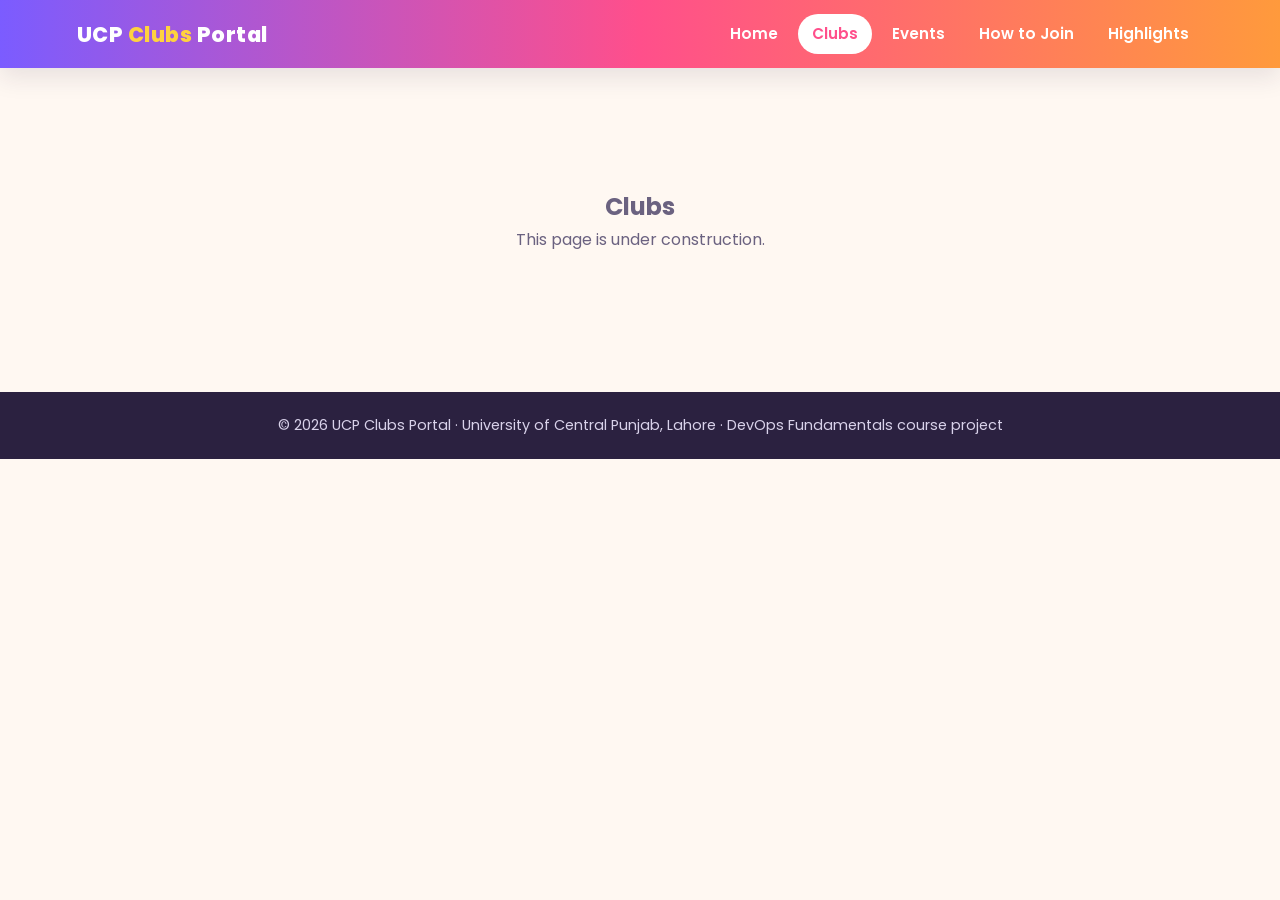
==== src/clubs.html @ e43c67f1 "Add project baseline: src pages and shared stylesheet" ====
<!DOCTYPE html>
<html lang="en">
<head>
  <meta charset="UTF-8">
  <meta name="viewport" content="width=device-width, initial-scale=1.0">
  <title>Clubs | UCP Clubs Portal</title>
  <link rel="stylesheet" href="../styles/style.css">
</head>
<body>
  <header class="site-header">
    <a class="logo" href="index.html">UCP <span>Clubs</span> Portal</a>
    <nav class="nav">
      <a href="index.html">Home</a>
      <a href="clubs.html" class="active">Clubs</a>
      <a href="events.html">Events</a>
      <a href="join.html">How to Join</a>
      <a href="highlights.html">Highlights</a>
    </nav>
  </header>

  <main>
    <section class="placeholder">
      <h1>Clubs</h1>
      <p>This page is under construction.</p>
    </section>
  </main>

  <footer class="site-footer">
    <p>&copy; 2026 UCP Clubs Portal &middot; University of Central Punjab, Lahore &middot; DevOps Fundamentals course project</p>
  </footer>
</body>
</html>
---- styles/style.css ----
/* ==========================================================
   UCP Clubs Portal: shared stylesheet
   Baseline styles added by the Team Lead.
   Each team member appends their page styles at the END.
   ========================================================== */

@import url('https://fonts.googleapis.com/css2?family=Poppins:wght@400;600;800&display=swap');

:root {
  --pink: #ff4f8b;
  --orange: #ff9a3c;
  --yellow: #ffd23f;
  --teal: #19c3b2;
  --purple: #7b5cff;
  --blue: #3fa9f5;
  --ink: #2b2140;
  --muted: #6b6280;
  --bg: #fff8f2;
  --card: #ffffff;
  --radius: 18px;
  --shadow: 0 10px 25px rgba(43, 33, 64, 0.10);
}

* {
  box-sizing: border-box;
  margin: 0;
  padding: 0;
}

body {
  font-family: 'Poppins', 'Segoe UI', Arial, sans-serif;
  color: var(--ink);
  background: var(--bg);
  line-height: 1.6;
}

a {
  color: inherit;
}

/* ---------- Header and navigation ---------- */
.site-header {
  position: sticky;
  top: 0;
  z-index: 10;
  display: flex;
  align-items: center;
  justify-content: space-between;
  flex-wrap: wrap;
  gap: 12px;
  padding: 14px 6%;
  color: #fff;
  background: linear-gradient(90deg, var(--purple), var(--pink), var(--orange));
  box-shadow: var(--shadow);
}

.logo {
  font-size: 1.3rem;
  font-weight: 800;
  text-decoration: none;
  letter-spacing: 0.5px;
}

.logo span {
  color: var(--yellow);
}

.nav {
  display: flex;
  flex-wrap: wrap;
  gap: 6px;
}

.nav a {
  padding: 8px 14px;
  border-radius: 999px;
  font-size: 0.95rem;
  font-weight: 600;
  text-decoration: none;
  transition: background 0.2s;
}

.nav a:hover {
  background: rgba(255, 255, 255, 0.2);
}

.nav a.active {
  background: #fff;
  color: var(--pink);
}

/* ---------- Page layout ---------- */
main {
  max-width: 1200px;
  margin: 0 auto;
  padding: 40px 6% 60px;
}

.page-title {
  margin-bottom: 36px;
  text-align: center;
}

.page-title h1 {
  font-size: 2.4rem;
  font-weight: 800;
  background: linear-gradient(90deg, var(--purple), var(--pink));
  -webkit-background-clip: text;
  background-clip: text;
  color: transparent;
}

.page-title p {
  max-width: 650px;
  margin: 8px auto 0;
  color: var(--muted);
}

.section-heading {
  margin: 44px 0 18px;
  font-size: 1.6rem;
}

.card {
  padding: 24px;
  border-radius: var(--radius);
  background: var(--card);
  box-shadow: var(--shadow);
}

.btn {
  display: inline-block;
  padding: 12px 26px;
  border-radius: 999px;
  font-weight: 600;
  text-decoration: none;
  transition: transform 0.2s;
}

.btn:hover {
  transform: translateY(-3px);
}

.btn-primary {
  background: var(--yellow);
  color: var(--ink);
}

.btn-outline {
  border: 2px solid #fff;
  color: #fff;
}

.placeholder {
  padding: 80px 20px;
  text-align: center;
  color: var(--muted);
}

/* ---------- Footer ---------- */
.site-footer {
  padding: 22px 6%;
  text-align: center;
  font-size: 0.9rem;
  color: #d9d2ea;
  background: var(--ink);
}

/* ---------- Baseline responsive rules ---------- */
@media (max-width: 768px) {
  .site-header {
    flex-direction: column;
    text-align: center;
  }

  .nav {
    justify-content: center;
  }

  .page-title h1 {
    font-size: 1.9rem;
  }
}
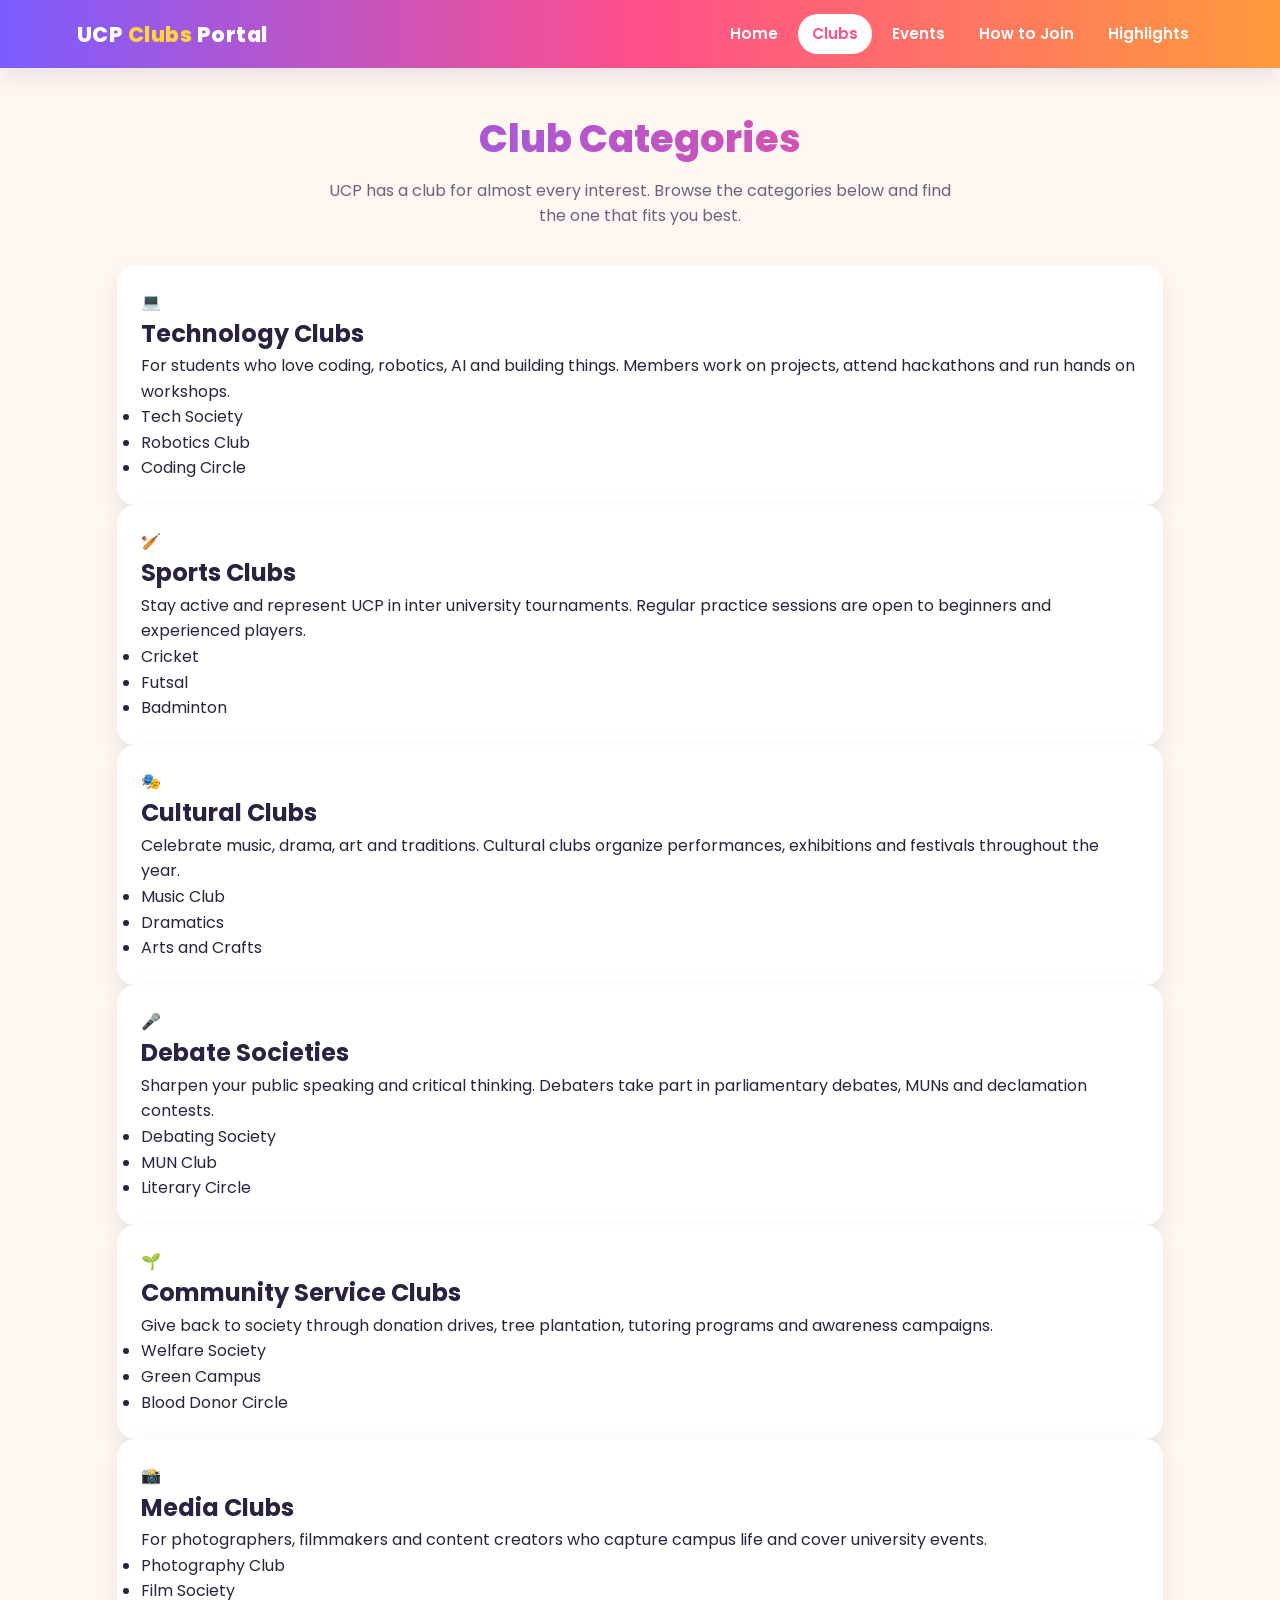
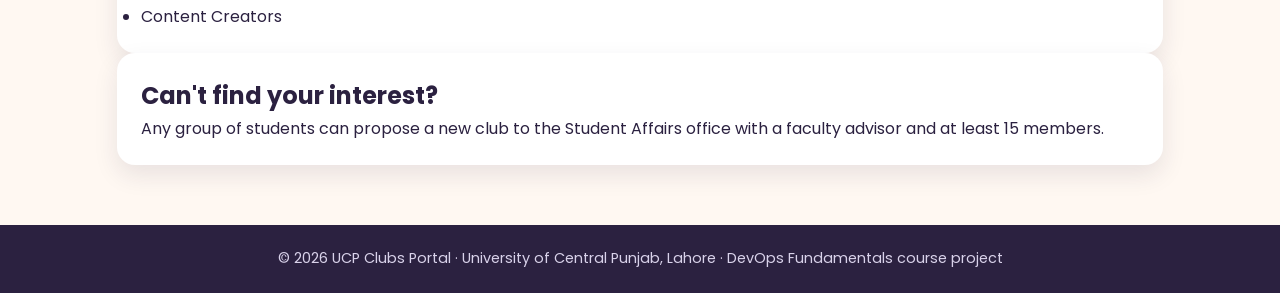
==== commit 34926d17: "Build club categories page with six category cards" ====
--- a/src/clubs.html
+++ b/src/clubs.html
@@ -19,9 +19,53 @@
   </header>
 
   <main>
-    <section class="placeholder">
-      <h1>Clubs</h1>
-      <p>This page is under construction.</p>
+    <section class="page-title">
+      <h1>Club Categories</h1>
+      <p>UCP has a club for almost every interest. Browse the categories below and find the one that fits you best.</p>
+    </section>
+
+    <section class="clubs-grid">
+      <article class="club-card card club-tech">
+        <div class="club-icon">💻</div>
+        <h2>Technology Clubs</h2>
+        <p>For students who love coding, robotics, AI and building things. Members work on projects, attend hackathons and run hands on workshops.</p>
+        <ul class="club-tags"><li>Tech Society</li><li>Robotics Club</li><li>Coding Circle</li></ul>
+      </article>
+      <article class="club-card card club-sports">
+        <div class="club-icon">🏏</div>
+        <h2>Sports Clubs</h2>
+        <p>Stay active and represent UCP in inter university tournaments. Regular practice sessions are open to beginners and experienced players.</p>
+        <ul class="club-tags"><li>Cricket</li><li>Futsal</li><li>Badminton</li></ul>
+      </article>
+      <article class="club-card card club-cultural">
+        <div class="club-icon">🎭</div>
+        <h2>Cultural Clubs</h2>
+        <p>Celebrate music, drama, art and traditions. Cultural clubs organize performances, exhibitions and festivals throughout the year.</p>
+        <ul class="club-tags"><li>Music Club</li><li>Dramatics</li><li>Arts and Crafts</li></ul>
+      </article>
+      <article class="club-card card club-debate">
+        <div class="club-icon">🎤</div>
+        <h2>Debate Societies</h2>
+        <p>Sharpen your public speaking and critical thinking. Debaters take part in parliamentary debates, MUNs and declamation contests.</p>
+        <ul class="club-tags"><li>Debating Society</li><li>MUN Club</li><li>Literary Circle</li></ul>
+      </article>
+      <article class="club-card card club-service">
+        <div class="club-icon">🌱</div>
+        <h2>Community Service Clubs</h2>
+        <p>Give back to society through donation drives, tree plantation, tutoring programs and awareness campaigns.</p>
+        <ul class="club-tags"><li>Welfare Society</li><li>Green Campus</li><li>Blood Donor Circle</li></ul>
+      </article>
+      <article class="club-card card club-media">
+        <div class="club-icon">📸</div>
+        <h2>Media Clubs</h2>
+        <p>For photographers, filmmakers and content creators who capture campus life and cover university events.</p>
+        <ul class="club-tags"><li>Photography Club</li><li>Film Society</li><li>Content Creators</li></ul>
+      </article>
+    </section>
+
+    <section class="clubs-note card">
+      <h2>Can't find your interest?</h2>
+      <p>Any group of students can propose a new club to the Student Affairs office with a faculty advisor and at least 15 members.</p>
     </section>
   </main>
 
--- a/styles/style.css
+++ b/styles/style.css
@@ -181,3 +181,142 @@
     font-size: 1.9rem;
   }
 }
+
+/* ==========================================================
+   Team Member Styles
+   Each team member appends their page styles below this line.
+   ========================================================== */
+
+  /* ==========================================================
+  Team Lead: Home Page Styles Minahil Kamran
+   ========================================================== */
+.home-hero {
+  display: grid;
+  grid-template-columns: 1.4fr 1fr;
+  gap: 30px;
+  align-items: center;
+  padding: 60px 50px;
+  border-radius: 28px;
+  color: #fff;
+  background: linear-gradient(135deg, var(--purple), var(--pink) 55%, var(--orange));
+  box-shadow: var(--shadow);
+}
+
+.home-hero h1 {
+  font-size: 2.8rem;
+  font-weight: 800;
+  line-height: 1.2;
+}
+
+.home-hero p {
+  margin: 16px 0 26px;
+  font-size: 1.05rem;
+  opacity: 0.95;
+}
+
+.home-hero-actions {
+  display: flex;
+  flex-wrap: wrap;
+  gap: 12px;
+}
+
+.home-hero-art {
+  font-size: 4.5rem;
+  line-height: 1.4;
+  text-align: center;
+}
+
+.home-stats {
+  display: grid;
+  grid-template-columns: repeat(4, 1fr);
+  gap: 16px;
+  margin-top: 28px;
+}
+
+.home-stat {
+  text-align: center;
+  color: var(--muted);
+}
+
+.home-stat strong {
+  display: block;
+  font-size: 2rem;
+  color: var(--pink);
+}
+
+.home-benefits {
+  display: grid;
+  grid-template-columns: repeat(4, 1fr);
+  gap: 20px;
+}
+
+.home-benefit {
+  border-top: 6px solid var(--teal);
+}
+
+.home-benefit:nth-child(2) { border-top-color: var(--orange); }
+.home-benefit:nth-child(3) { border-top-color: var(--purple); }
+.home-benefit:nth-child(4) { border-top-color: var(--pink); }
+
+.home-benefit .icon {
+  font-size: 2.2rem;
+}
+
+.home-benefit h3 {
+  margin: 8px 0 6px;
+}
+
+.home-benefit p,
+.home-explore p {
+  color: var(--muted);
+  font-size: 0.95rem;
+}
+
+.home-explore {
+  display: grid;
+  grid-template-columns: repeat(2, 1fr);
+  gap: 20px;
+}
+
+.home-explore a {
+  text-decoration: none;
+  transition: transform 0.2s;
+}
+
+.home-explore a:hover {
+  transform: translateY(-4px);
+}
+
+.home-explore span {
+  font-size: 2rem;
+}
+
+/* index.html: responsive layout */
+@media (max-width: 900px) {
+  .home-hero {
+    grid-template-columns: 1fr;
+    padding: 40px 24px;
+    text-align: center;
+  }
+
+  .home-hero-actions {
+    justify-content: center;
+  }
+
+  .home-stats,
+  .home-benefits {
+    grid-template-columns: repeat(2, 1fr);
+  }
+}
+
+@media (max-width: 560px) {
+  .home-hero h1 {
+    font-size: 2rem;
+  }
+
+  .home-stats,
+  .home-benefits,
+  .home-explore {
+    grid-template-columns: 1fr;
+  }
+}
